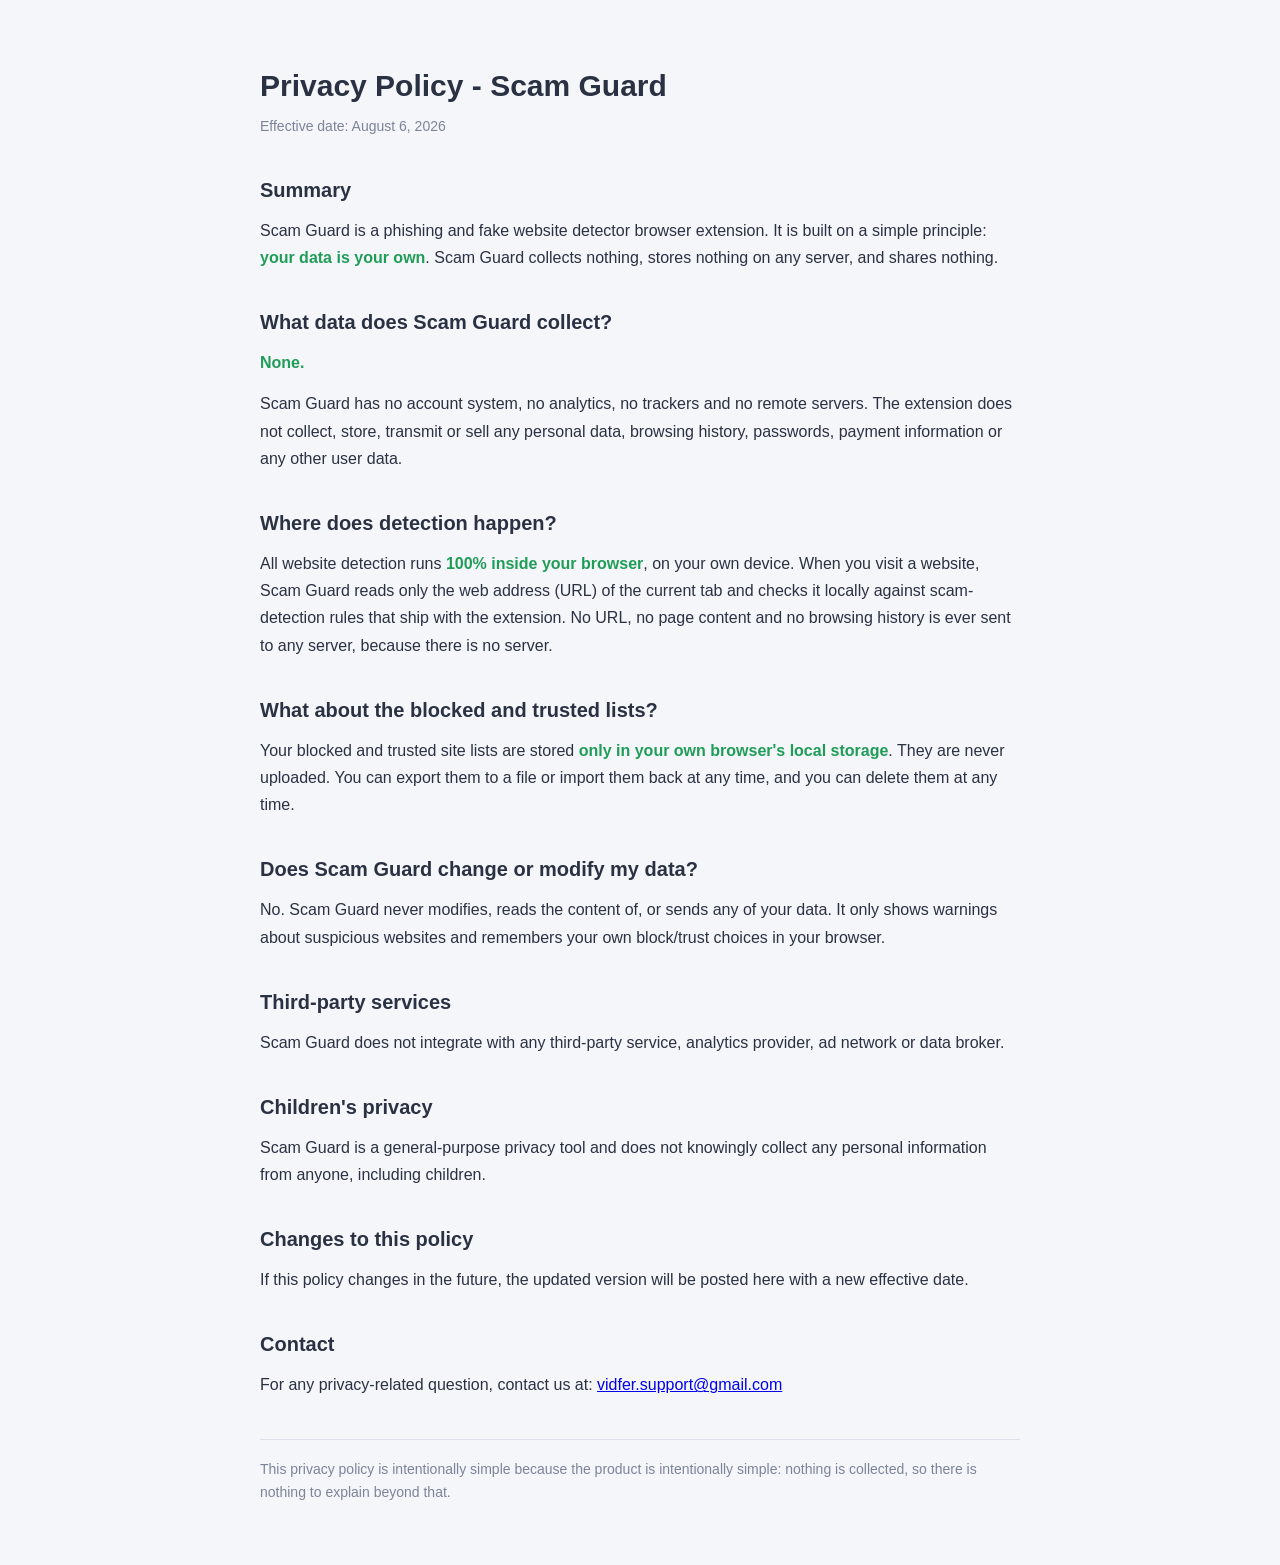
==== index.html @ f869d161 "Add privacy policy with support email and GitHub Pages entry page" ====
<!DOCTYPE html>
<html lang="en">
<head>
  <meta charset="UTF-8">
  <meta http-equiv="refresh" content="0; url=guides/listing-pack/privacy-policy.html">
  <title>Scam Guard</title>
</head>
<body>
  <p><a href="guides/listing-pack/privacy-policy.html">Scam Guard - Privacy Policy</a></p>
</body>
</html>
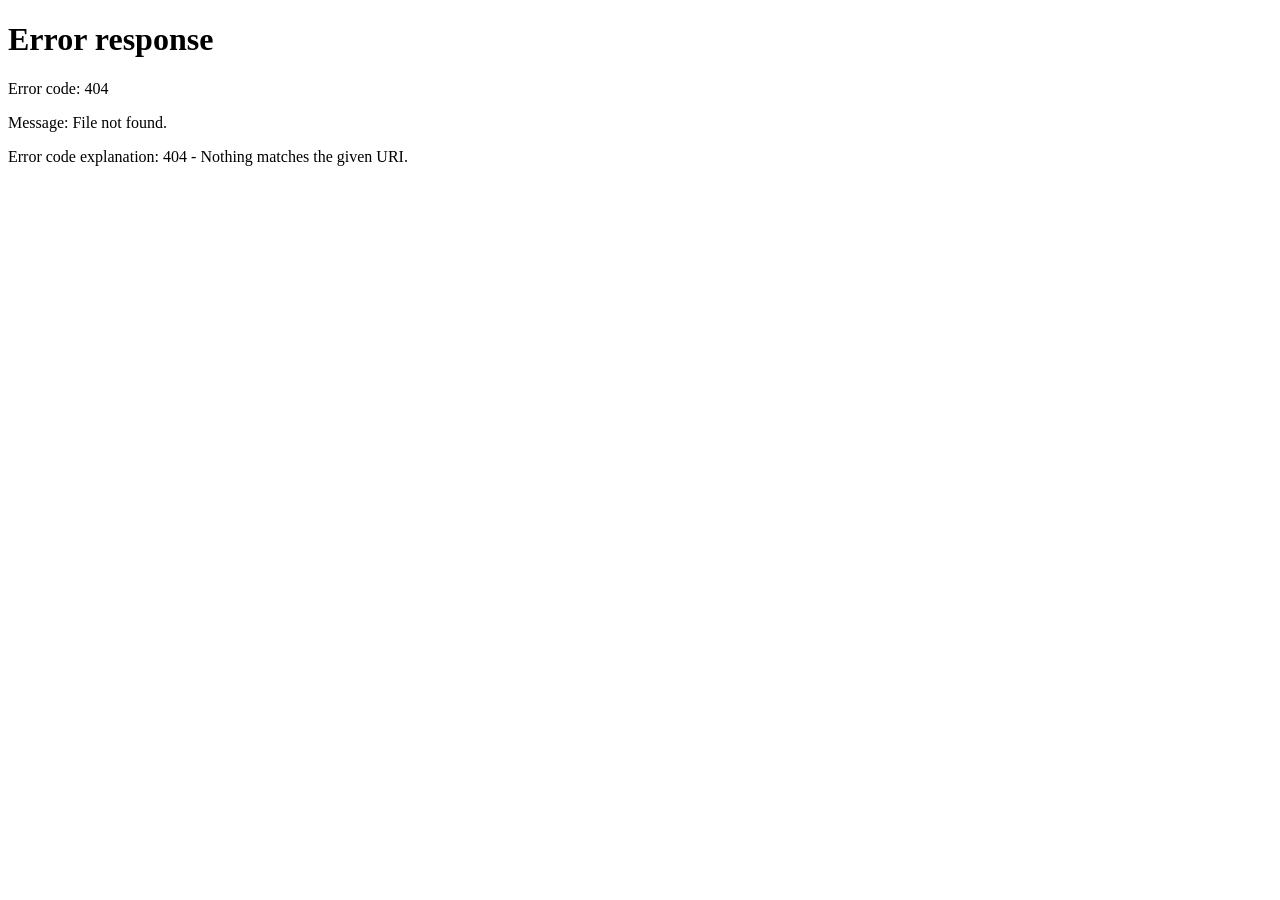
==== commit cfd970c4: "Deploy GitHub Pages via Actions workflow with clean privacy policy URL" ====
--- a/index.html
+++ b/index.html
@@ -2,10 +2,10 @@
 <html lang="en">
 <head>
   <meta charset="UTF-8">
-  <meta http-equiv="refresh" content="0; url=guides/listing-pack/privacy-policy.html">
+  <meta http-equiv="refresh" content="0; url=privacy-policy.html">
   <title>Scam Guard</title>
 </head>
 <body>
-  <p><a href="guides/listing-pack/privacy-policy.html">Scam Guard - Privacy Policy</a></p>
+  <p><a href="privacy-policy.html">Scam Guard - Privacy Policy</a></p>
 </body>
 </html>
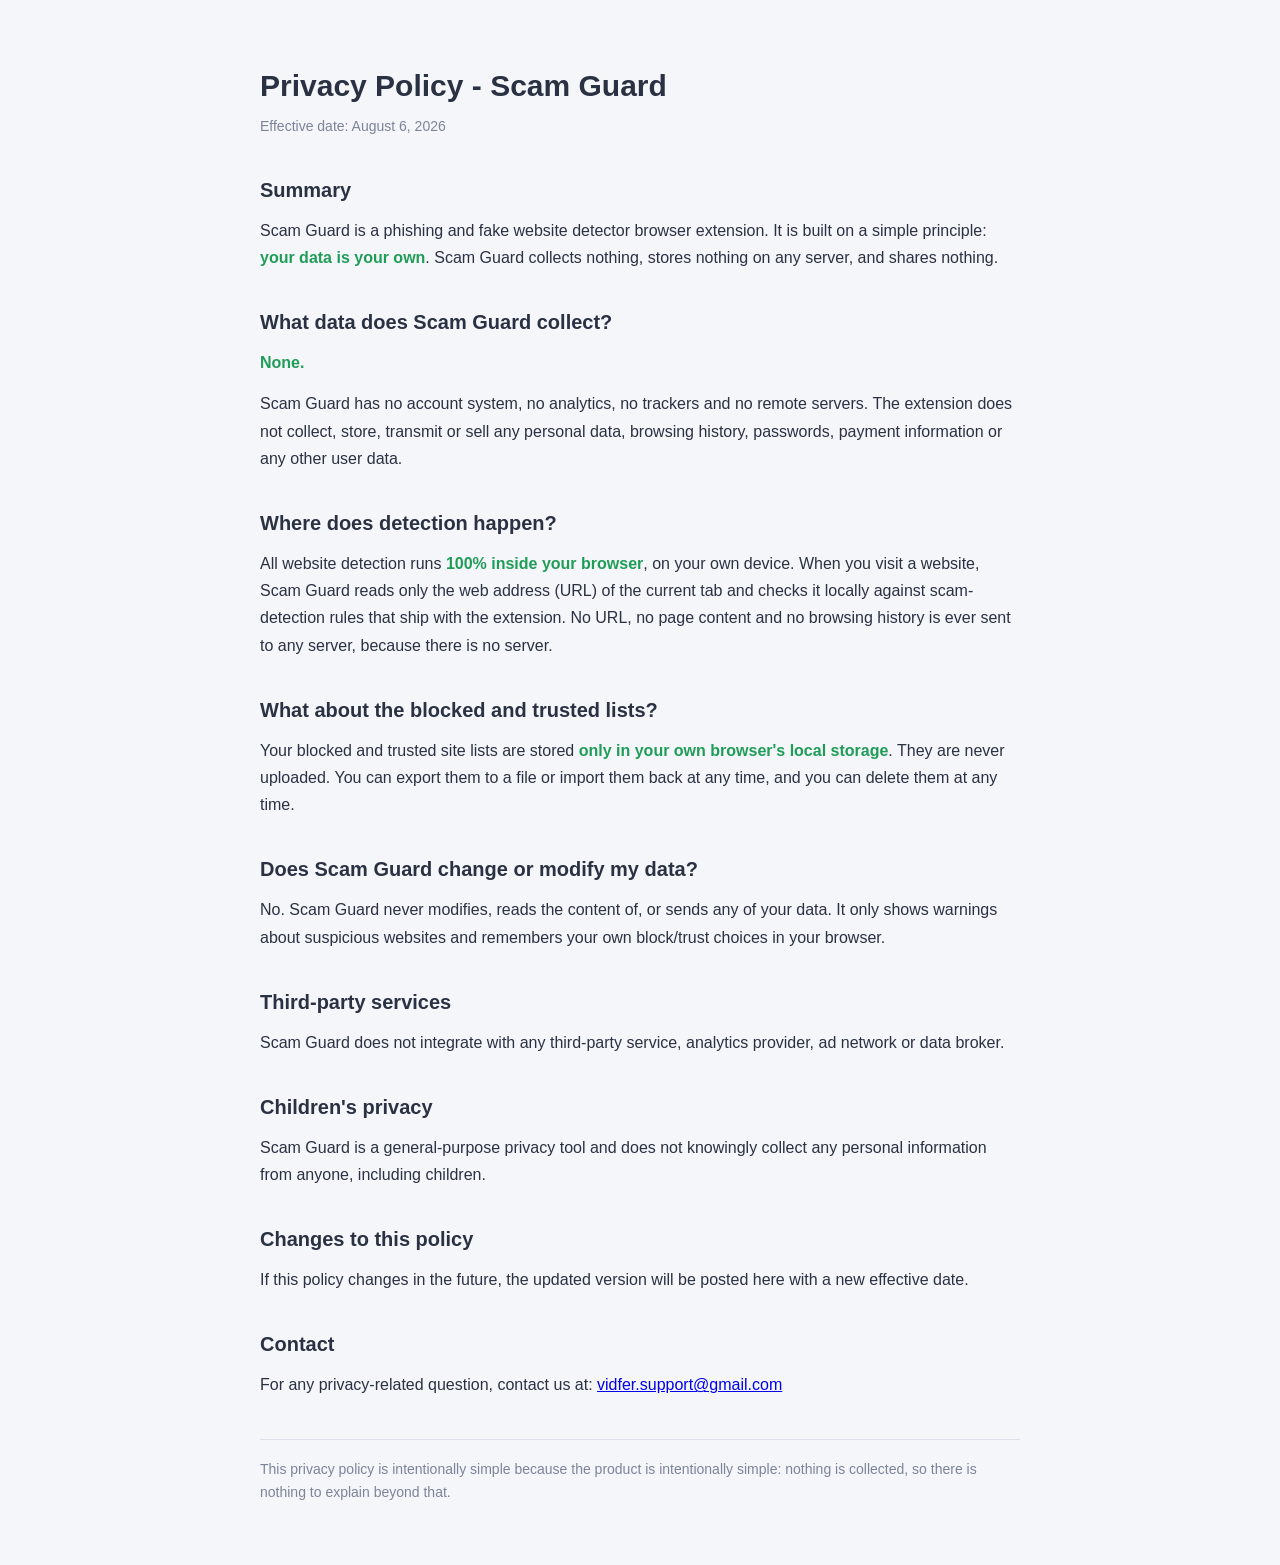
==== commit e131c165: "Enable GitHub Pages with .nojekyll (plain static hosting)" ====
--- a/index.html
+++ b/index.html
@@ -2,10 +2,10 @@
 <html lang="en">
 <head>
   <meta charset="UTF-8">
-  <meta http-equiv="refresh" content="0; url=privacy-policy.html">
+  <meta http-equiv="refresh" content="0; url=guides/listing-pack/privacy-policy.html">
   <title>Scam Guard</title>
 </head>
 <body>
-  <p><a href="privacy-policy.html">Scam Guard - Privacy Policy</a></p>
+  <p><a href="guides/listing-pack/privacy-policy.html">Scam Guard - Privacy Policy</a></p>
 </body>
 </html>
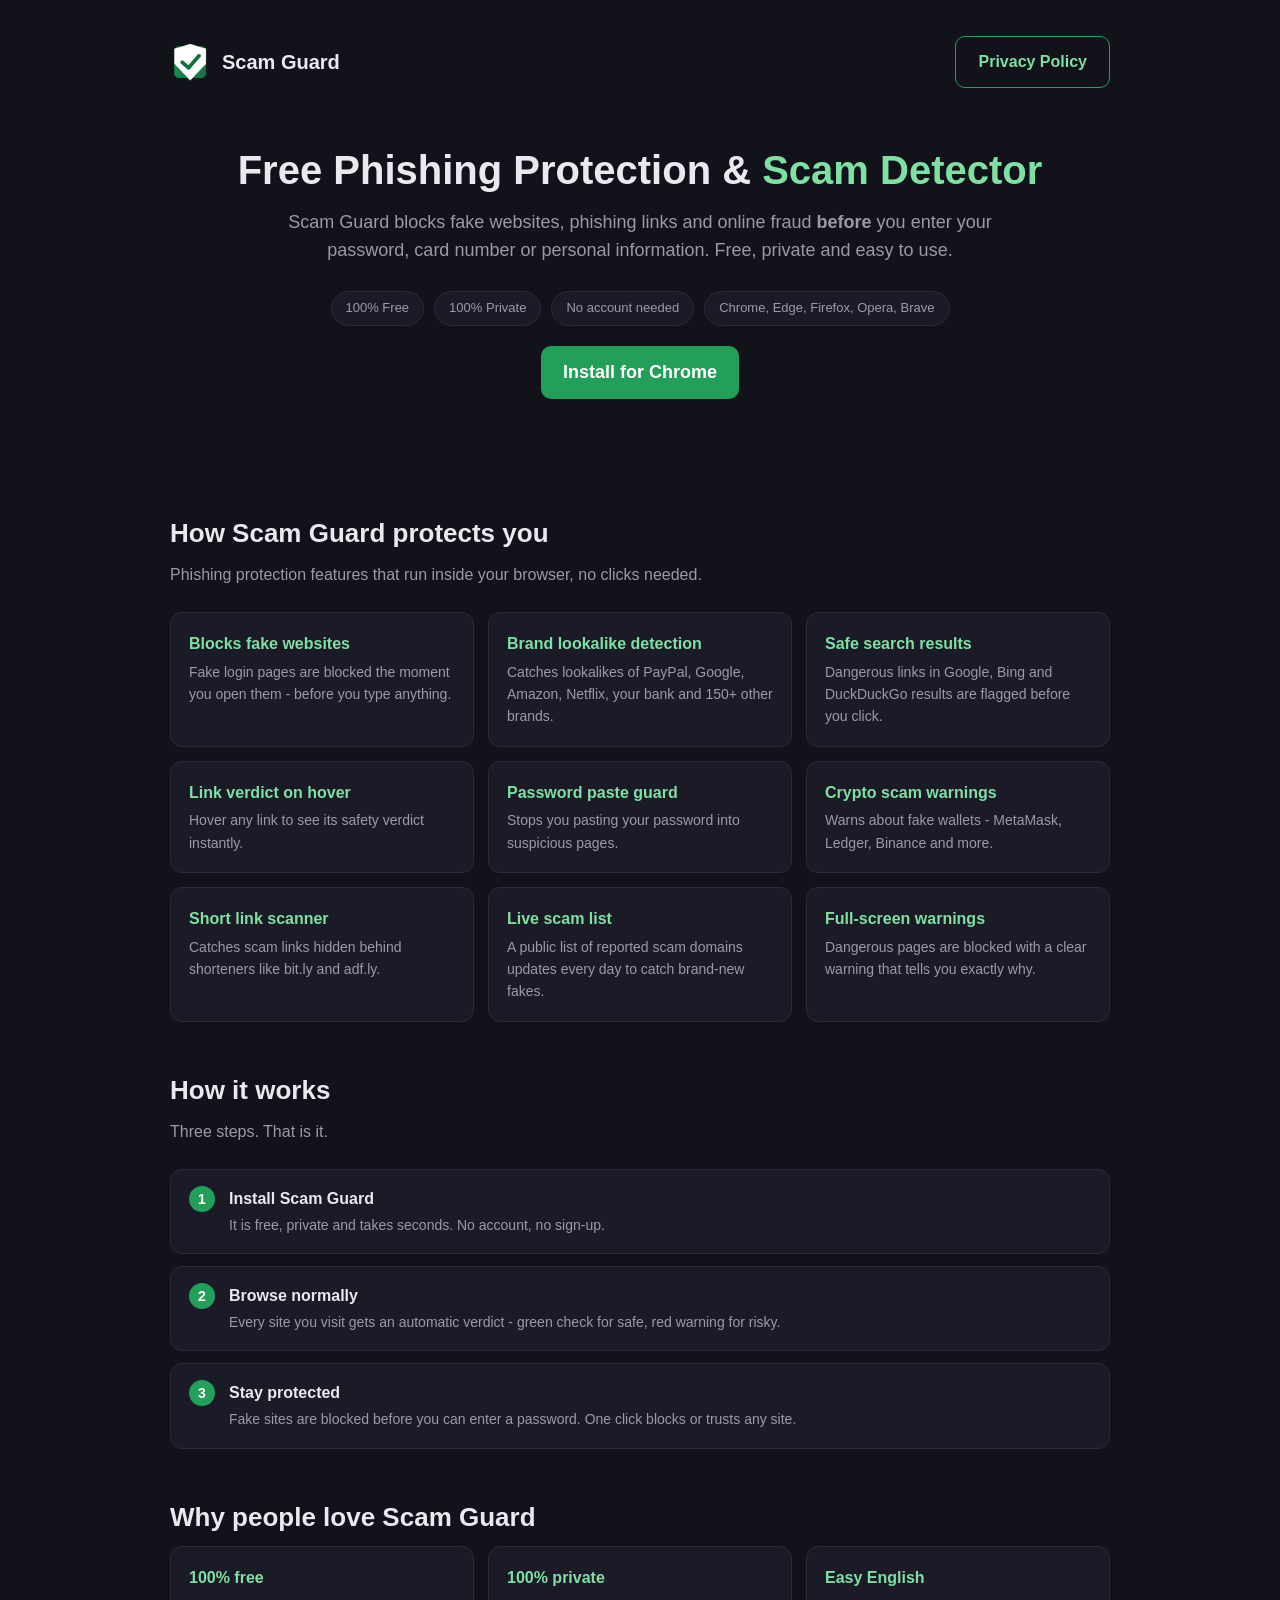
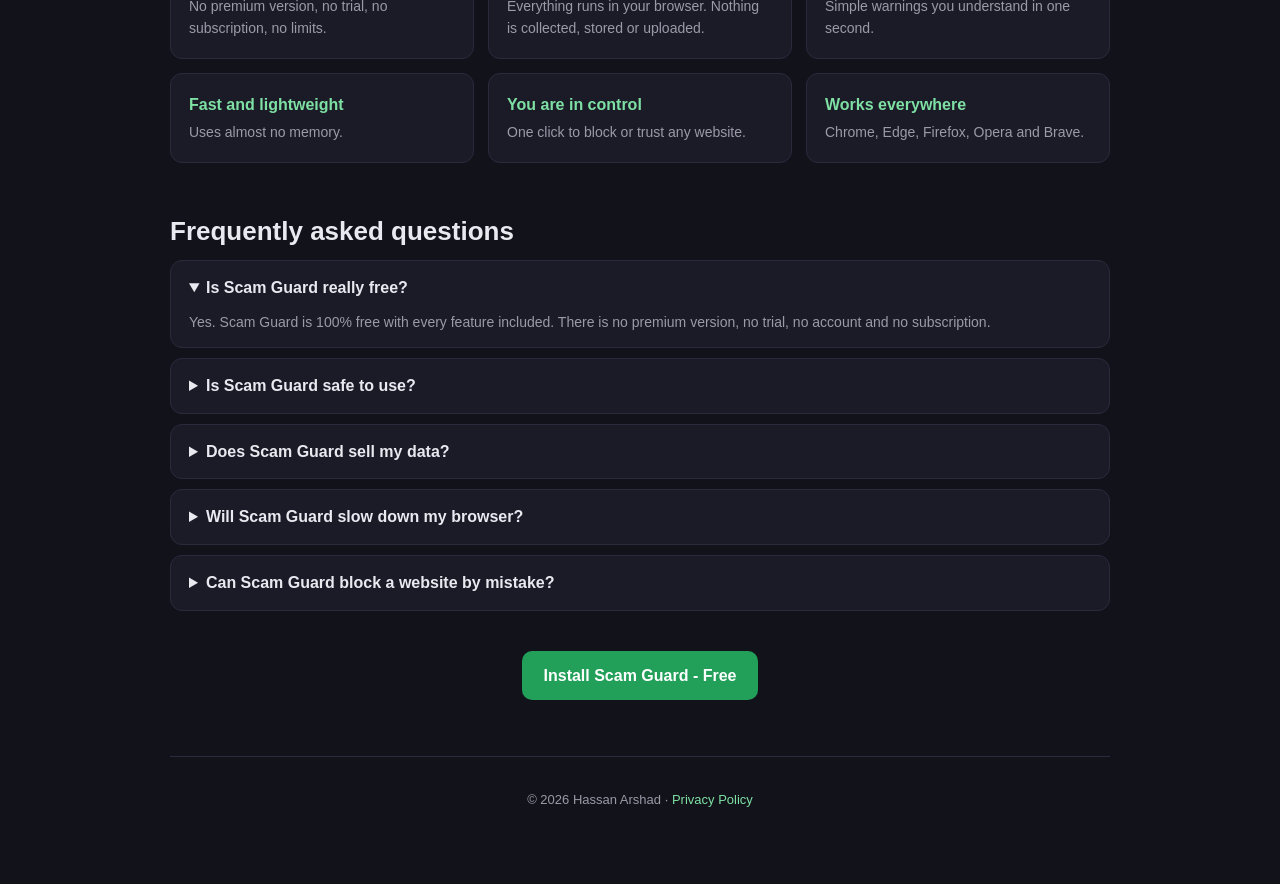
==== commit 043d39b3: "Add SEO landing page, sitemap, robots, Opera build variant and listing" ====
--- a/index.html
+++ b/index.html
@@ -2,10 +2,194 @@
 <html lang="en">
 <head>
   <meta charset="UTF-8">
-  <meta http-equiv="refresh" content="0; url=guides/listing-pack/privacy-policy.html">
-  <title>Scam Guard</title>
+  <meta name="viewport" content="width=device-width, initial-scale=1.0">
+  <title>Scam Guard - Free Phishing Protection &amp; Scam Detector for Chrome</title>
+  <meta name="description" content="Free phishing protection and scam detector extension. Blocks fake websites, phishing links and online fraud before you enter your password. Private, free and easy to use for Chrome, Edge, Firefox and Opera.">
+  <meta name="keywords" content="phishing protection, scam detector, fake website checker, phishing website checker, safe browsing, online fraud protection, suspicious link checker, internet security, scam website warning, website safety checker, password security, phishing extension, anti phishing, crypto scam protection">
+  <meta name="author" content="Hassan Arshad">
+  <meta name="robots" content="index, follow">
+  <link rel="canonical" href="https://hassanarshad115.github.io/scam-guard/">
+  <meta property="og:type" content="website">
+  <meta property="og:title" content="Scam Guard - Free Phishing Protection &amp; Scam Detector">
+  <meta property="og:description" content="Blocks fake websites, phishing links and online fraud before you enter your password. Free, private and easy to use.">
+  <meta property="og:url" content="https://hassanarshad115.github.io/scam-guard/">
+  <meta property="og:image" content="https://hassanarshad115.github.io/scam-guard/assets/store/promo-440x280.png">
+  <meta name="twitter:card" content="summary_large_image">
+  <meta name="twitter:title" content="Scam Guard - Free Phishing Protection &amp; Scam Detector">
+  <meta name="twitter:description" content="Blocks fake websites, phishing links and online fraud before you enter your password. Free, private and easy to use.">
+  <meta name="twitter:image" content="https://hassanarshad115.github.io/scam-guard/assets/store/promo-440x280.png">
+  <script type="application/ld+json">
+  {
+    "@context": "https://schema.org",
+    "@type": "SoftwareApplication",
+    "name": "Scam Guard - Phishing & Fake Website Detector",
+    "applicationCategory": "SecurityApplication",
+    "operatingSystem": "Chrome, Edge, Firefox, Opera, Brave",
+    "url": "https://hassanarshad115.github.io/scam-guard/",
+    "description": "Free phishing protection and scam detector. Blocks fake websites, dangerous links and online fraud before you enter your password, card number or personal information.",
+    "offers": { "@type": "Offer", "price": "0", "priceCurrency": "USD" },
+    "author": { "@type": "Person", "name": "Hassan Arshad" }
+  }
+  </script>
+  <script type="application/ld+json">
+  {
+    "@context": "https://schema.org",
+    "@type": "FAQPage",
+    "mainEntity": [
+      {
+        "@type": "Question",
+        "name": "Is Scam Guard really free?",
+        "acceptedAnswer": { "@type": "Answer", "text": "Yes. Scam Guard is 100% free with every feature included. There is no premium version, no trial, no account and no subscription." }
+      },
+      {
+        "@type": "Question",
+        "name": "Is Scam Guard safe to use?",
+        "acceptedAnswer": { "@type": "Answer", "text": "Yes. Scam Guard never collects or uploads your data. All detection runs inside your browser. The only download is a daily public list of scam domains - nothing personal is ever sent." }
+      },
+      {
+        "@type": "Question",
+        "name": "Does Scam Guard sell my data?",
+        "acceptedAnswer": { "@type": "Answer", "text": "No. There is no analytics, no trackers, no ad network and no data broker anywhere in the extension." }
+      },
+      {
+        "@type": "Question",
+        "name": "Will Scam Guard slow down my browser?",
+        "acceptedAnswer": { "@type": "Answer", "text": "No. Scam Guard is lightweight and uses almost no memory." }
+      },
+      {
+        "@type": "Question",
+        "name": "Can Scam Guard block a website by mistake?",
+        "acceptedAnswer": { "@type": "Answer", "text": "If a safe website is ever flagged, one click adds it to your Trusted Sites list and it will never be warned about again." }
+      }
+    ]
+  }
+  </script>
+  <style>
+    :root { --bg: #12121a; --card: #1b1b28; --line: #2a2a3d; --green: #7ee0a3; --green-d: #22a05a; --text: #e9e9f0; --muted: #9a9aa8; }
+    * { box-sizing: border-box; }
+    body { margin: 0; background: var(--bg); color: var(--text); font-family: -apple-system, BlinkMacSystemFont, "Segoe UI", Roboto, Arial, sans-serif; -webkit-font-smoothing: antialiased; line-height: 1.6; }
+    .wrap { max-width: 980px; margin: 0 auto; padding: 24px 20px 60px; }
+    header { display: flex; align-items: center; justify-content: space-between; gap: 16px; padding: 12px 0 28px; flex-wrap: wrap; }
+    .logo { display: flex; align-items: center; gap: 12px; font-size: 20px; font-weight: 700; }
+    .logo img { width: 40px; height: 40px; border-radius: 8px; }
+    .cta { display: inline-block; background: var(--green-d); color: #fff; text-decoration: none; font-weight: 600; padding: 12px 22px; border-radius: 10px; }
+    .cta:hover { filter: brightness(1.15); }
+    .cta.ghost { background: transparent; border: 1px solid var(--green-d); color: var(--green); }
+    .hero { text-align: center; padding: 30px 0 40px; }
+    .hero h1 { font-size: 40px; line-height: 1.2; margin: 0 0 14px; }
+    .hero h1 span { color: var(--green); }
+    .hero p { font-size: 18px; color: var(--muted); max-width: 720px; margin: 0 auto 26px; }
+    .badges { display: flex; gap: 10px; justify-content: center; flex-wrap: wrap; margin-bottom: 10px; }
+    .badge { background: var(--card); border: 1px solid var(--line); border-radius: 20px; padding: 6px 14px; font-size: 13px; color: var(--muted); }
+    h2 { font-size: 26px; margin: 48px 0 8px; }
+    .sub { color: var(--muted); margin: 0 0 24px; }
+    .grid { display: grid; grid-template-columns: repeat(auto-fit, minmax(280px, 1fr)); gap: 14px; }
+    .card { background: var(--card); border: 1px solid var(--line); border-radius: 12px; padding: 18px; }
+    .card strong { color: var(--green); display: block; margin-bottom: 4px; }
+    .card p { margin: 0; font-size: 14px; color: var(--muted); }
+    .steps { counter-reset: step; list-style: none; padding: 0; margin: 0; }
+    .steps li { background: var(--card); border: 1px solid var(--line); border-radius: 12px; padding: 16px 18px 16px 58px; position: relative; margin-bottom: 12px; }
+    .steps li::before { counter-increment: step; content: counter(step); position: absolute; left: 18px; top: 16px; width: 26px; height: 26px; background: var(--green-d); color: #fff; border-radius: 50%; display: flex; align-items: center; justify-content: center; font-weight: 700; font-size: 14px; }
+    .steps li strong { display: block; }
+    .steps li span { color: var(--muted); font-size: 14px; }
+    .faq details { background: var(--card); border: 1px solid var(--line); border-radius: 12px; padding: 14px 18px; margin-bottom: 10px; }
+    .faq summary { font-weight: 600; cursor: pointer; }
+    .faq p { color: var(--muted); font-size: 14px; margin: 10px 0 0; }
+    footer { margin-top: 56px; padding-top: 20px; border-top: 1px solid var(--line); text-align: center; color: var(--muted); font-size: 13px; }
+    footer a { color: var(--green); text-decoration: none; }
+    @media (max-width: 600px) { .hero h1 { font-size: 30px; } }
+  </style>
 </head>
 <body>
-  <p><a href="guides/listing-pack/privacy-policy.html">Scam Guard - Privacy Policy</a></p>
+  <div class="wrap">
+    <header>
+      <div class="logo">
+        <img src="assets/icons/icon128.png" alt="Scam Guard shield logo">
+        Scam Guard
+      </div>
+      <div>
+        <a class="cta ghost" href="guides/listing-pack/privacy-policy.html">Privacy Policy</a>
+      </div>
+    </header>
+
+    <section class="hero">
+      <h1>Free Phishing Protection &amp; <span>Scam Detector</span></h1>
+      <p>Scam Guard blocks fake websites, phishing links and online fraud <strong>before</strong> you enter your password, card number or personal information. Free, private and easy to use.</p>
+      <div class="badges">
+        <span class="badge">100% Free</span>
+        <span class="badge">100% Private</span>
+        <span class="badge">No account needed</span>
+        <span class="badge">Chrome, Edge, Firefox, Opera, Brave</span>
+      </div>
+      <!-- Store links: fill after each listing is approved and live -->
+      <p style="margin-top:20px">
+        <a class="cta" href="https://chrome.google.com/webstore/search/scam%20guard">Install for Chrome</a>
+      </p>
+    </section>
+
+    <h2>How Scam Guard protects you</h2>
+    <p class="sub">Phishing protection features that run inside your browser, no clicks needed.</p>
+    <div class="grid">
+      <div class="card"><strong>Blocks fake websites</strong><p>Fake login pages are blocked the moment you open them - before you type anything.</p></div>
+      <div class="card"><strong>Brand lookalike detection</strong><p>Catches lookalikes of PayPal, Google, Amazon, Netflix, your bank and 150+ other brands.</p></div>
+      <div class="card"><strong>Safe search results</strong><p>Dangerous links in Google, Bing and DuckDuckGo results are flagged before you click.</p></div>
+      <div class="card"><strong>Link verdict on hover</strong><p>Hover any link to see its safety verdict instantly.</p></div>
+      <div class="card"><strong>Password paste guard</strong><p>Stops you pasting your password into suspicious pages.</p></div>
+      <div class="card"><strong>Crypto scam warnings</strong><p>Warns about fake wallets - MetaMask, Ledger, Binance and more.</p></div>
+      <div class="card"><strong>Short link scanner</strong><p>Catches scam links hidden behind shorteners like bit.ly and adf.ly.</p></div>
+      <div class="card"><strong>Live scam list</strong><p>A public list of reported scam domains updates every day to catch brand-new fakes.</p></div>
+      <div class="card"><strong>Full-screen warnings</strong><p>Dangerous pages are blocked with a clear warning that tells you exactly why.</p></div>
+    </div>
+
+    <h2>How it works</h2>
+    <p class="sub">Three steps. That is it.</p>
+    <ol class="steps">
+      <li><strong>Install Scam Guard</strong><span>It is free, private and takes seconds. No account, no sign-up.</span></li>
+      <li><strong>Browse normally</strong><span>Every site you visit gets an automatic verdict - green check for safe, red warning for risky.</span></li>
+      <li><strong>Stay protected</strong><span>Fake sites are blocked before you can enter a password. One click blocks or trusts any site.</span></li>
+    </ol>
+
+    <h2>Why people love Scam Guard</h2>
+    <div class="grid">
+      <div class="card"><strong>100% free</strong><p>No premium version, no trial, no subscription, no limits.</p></div>
+      <div class="card"><strong>100% private</strong><p>Everything runs in your browser. Nothing is collected, stored or uploaded.</p></div>
+      <div class="card"><strong>Easy English</strong><p>Simple warnings you understand in one second.</p></div>
+      <div class="card"><strong>Fast and lightweight</strong><p>Uses almost no memory.</p></div>
+      <div class="card"><strong>You are in control</strong><p>One click to block or trust any website.</p></div>
+      <div class="card"><strong>Works everywhere</strong><p>Chrome, Edge, Firefox, Opera and Brave.</p></div>
+    </div>
+
+    <h2>Frequently asked questions</h2>
+    <div class="faq">
+      <details open>
+        <summary>Is Scam Guard really free?</summary>
+        <p>Yes. Scam Guard is 100% free with every feature included. There is no premium version, no trial, no account and no subscription.</p>
+      </details>
+      <details>
+        <summary>Is Scam Guard safe to use?</summary>
+        <p>Yes. Scam Guard never collects or uploads your data. All detection runs inside your browser. The only download is a daily public list of scam domains - nothing personal is ever sent.</p>
+      </details>
+      <details>
+        <summary>Does Scam Guard sell my data?</summary>
+        <p>No. There is no analytics, no trackers, no ad network and no data broker anywhere in the extension.</p>
+      </details>
+      <details>
+        <summary>Will Scam Guard slow down my browser?</summary>
+        <p>No. Scam Guard is lightweight and uses almost no memory.</p>
+      </details>
+      <details>
+        <summary>Can Scam Guard block a website by mistake?</summary>
+        <p>If a safe website is ever flagged, one click adds it to your Trusted Sites list and it will never be warned about again.</p>
+      </details>
+    </div>
+
+    <p style="text-align:center; margin-top:40px">
+      <a class="cta" href="https://chrome.google.com/webstore/search/scam%20guard">Install Scam Guard - Free</a>
+    </p>
+
+    <footer>
+      <p>&copy; 2026 Hassan Arshad &middot; <a href="guides/listing-pack/privacy-policy.html">Privacy Policy</a></p>
+    </footer>
+  </div>
 </body>
 </html>
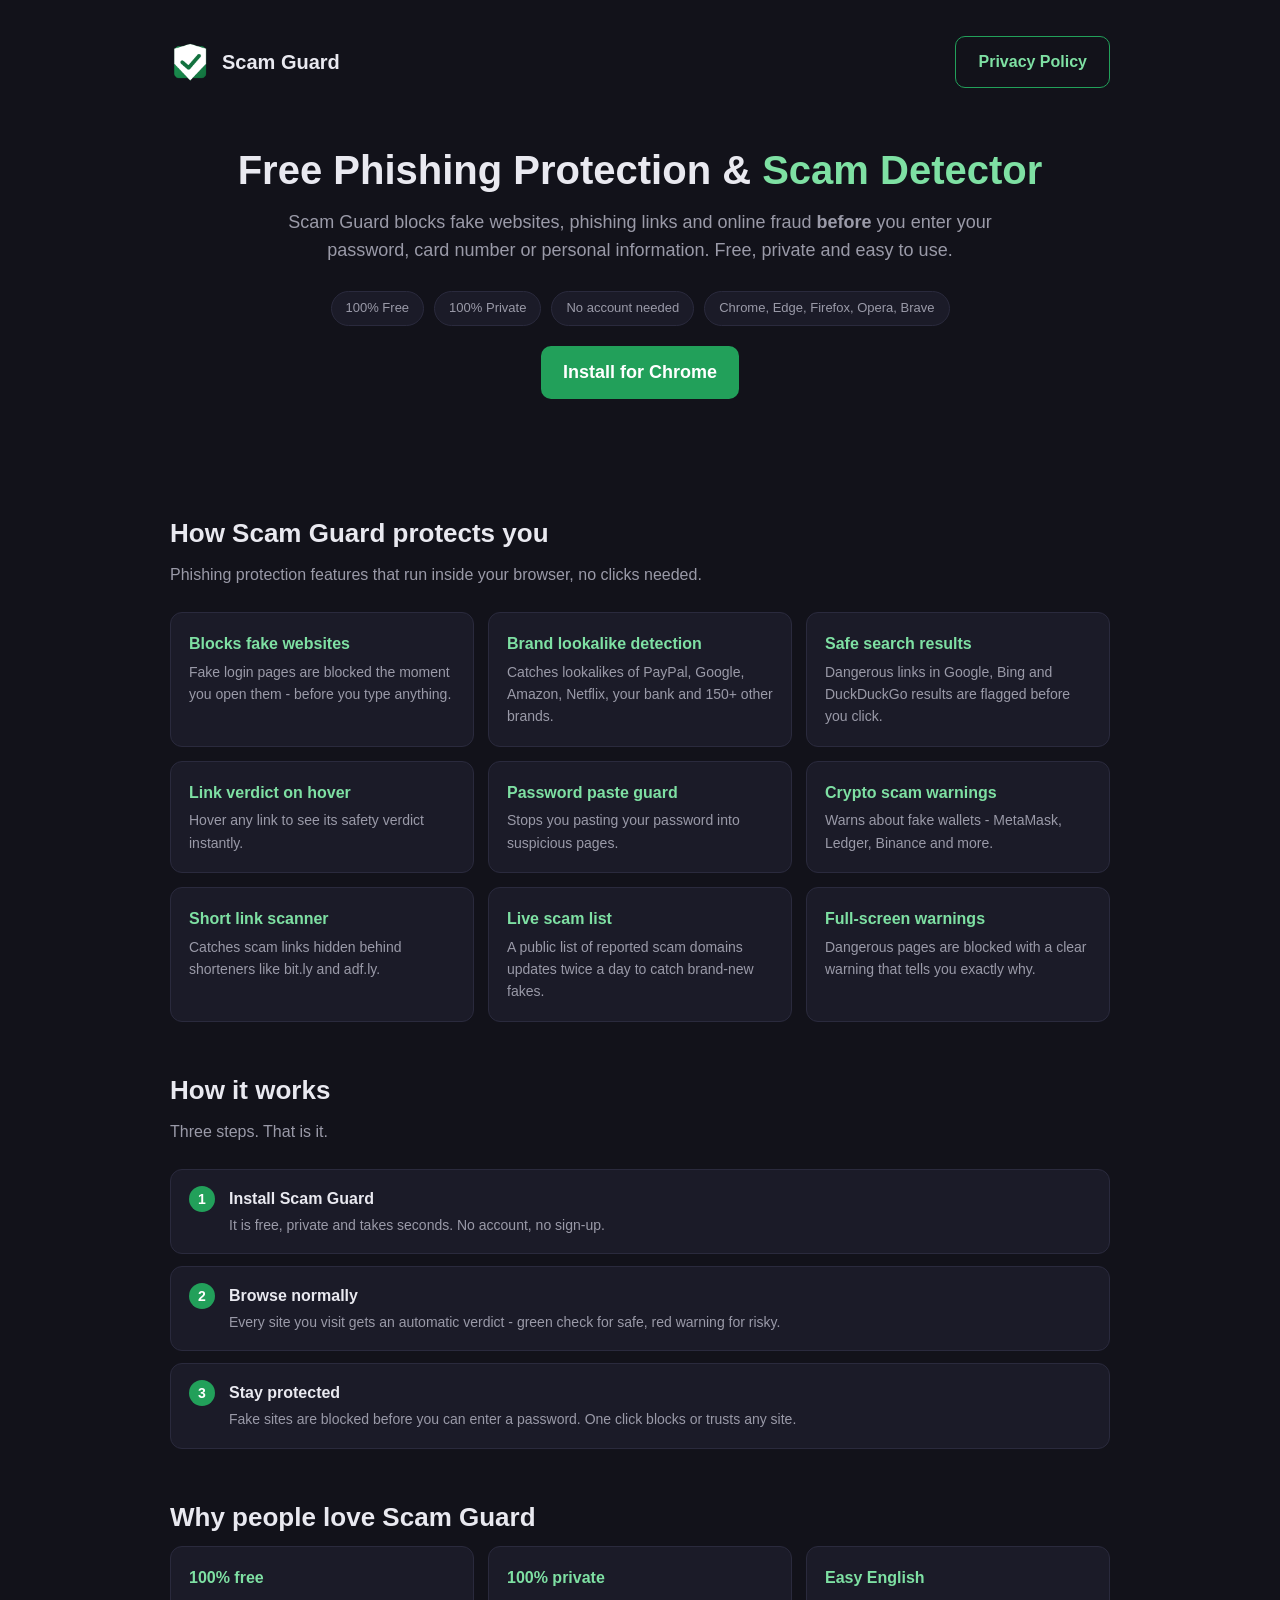
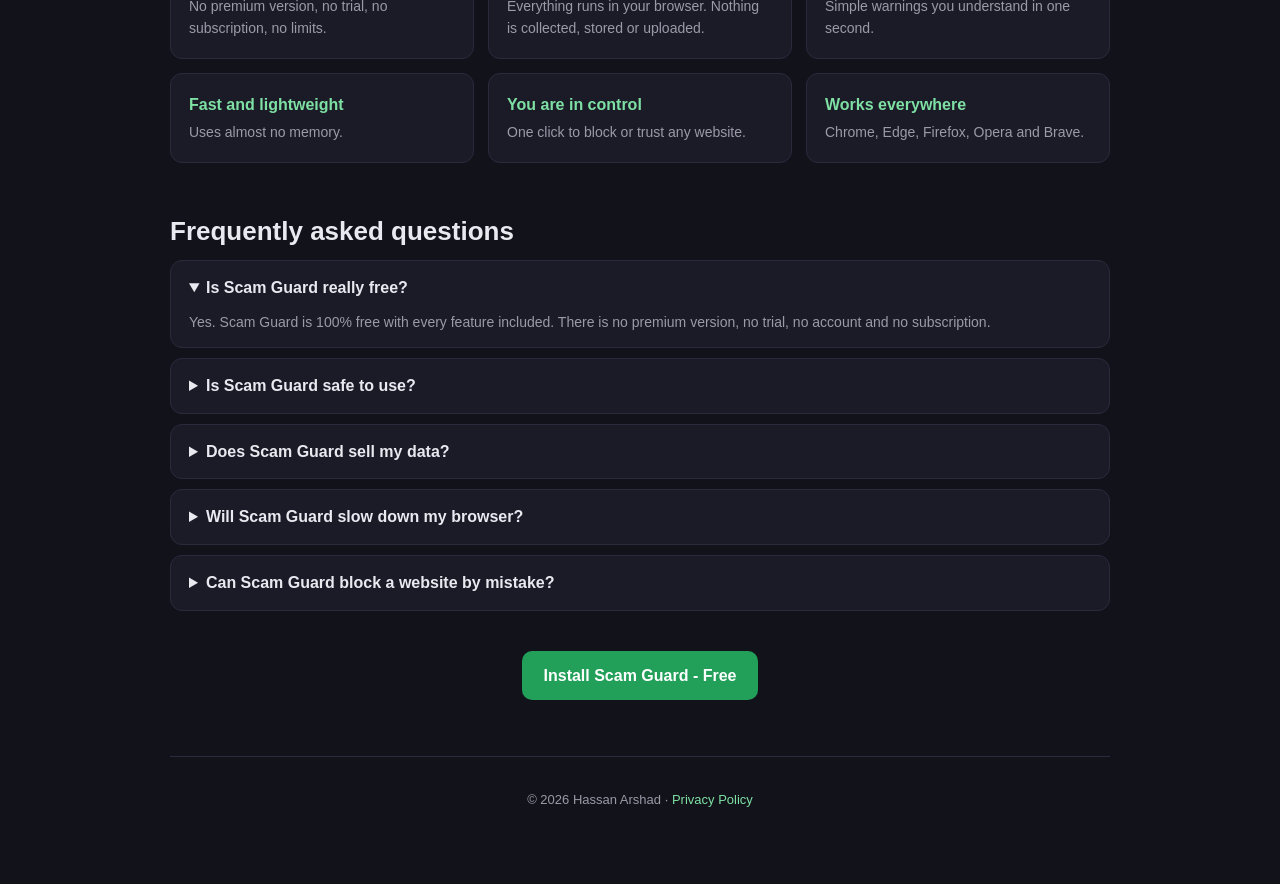
==== commit 0819beea: "release v1.0.2: fix false positives/negatives, cert.pl-only feed, privacy disclosure" ====
--- a/index.html
+++ b/index.html
@@ -8,6 +8,7 @@
   <meta name="keywords" content="phishing protection, scam detector, fake website checker, phishing website checker, safe browsing, online fraud protection, suspicious link checker, internet security, scam website warning, website safety checker, password security, phishing extension, anti phishing, crypto scam protection">
   <meta name="author" content="Hassan Arshad">
   <meta name="robots" content="index, follow">
+  <meta name="google-site-verification" content="NKh8FHAgc4MOT7Eia4ey7fFEWVFZRtJCaR4Xmxf_S6w" />
   <link rel="canonical" href="https://hassanarshad115.github.io/scam-guard/">
   <meta property="og:type" content="website">
   <meta property="og:title" content="Scam Guard - Free Phishing Protection &amp; Scam Detector">
@@ -44,7 +45,7 @@
       {
         "@type": "Question",
         "name": "Is Scam Guard safe to use?",
-        "acceptedAnswer": { "@type": "Answer", "text": "Yes. Scam Guard never collects or uploads your data. All detection runs inside your browser. The only download is a daily public list of scam domains - nothing personal is ever sent." }
+        "acceptedAnswer": { "@type": "Answer", "text": "Yes. Scam Guard never collects or uploads your data. Detection runs inside your browser and reads page links, forms and input fields locally. The only download is a public list of reported scam domains - nothing personal is ever sent, and you can turn the download off in settings." }
       },
       {
         "@type": "Question",
@@ -137,7 +138,7 @@
       <div class="card"><strong>Password paste guard</strong><p>Stops you pasting your password into suspicious pages.</p></div>
       <div class="card"><strong>Crypto scam warnings</strong><p>Warns about fake wallets - MetaMask, Ledger, Binance and more.</p></div>
       <div class="card"><strong>Short link scanner</strong><p>Catches scam links hidden behind shorteners like bit.ly and adf.ly.</p></div>
-      <div class="card"><strong>Live scam list</strong><p>A public list of reported scam domains updates every day to catch brand-new fakes.</p></div>
+      <div class="card"><strong>Live scam list</strong><p>A public list of reported scam domains updates twice a day to catch brand-new fakes.</p></div>
       <div class="card"><strong>Full-screen warnings</strong><p>Dangerous pages are blocked with a clear warning that tells you exactly why.</p></div>
     </div>
 
@@ -167,7 +168,7 @@
       </details>
       <details>
         <summary>Is Scam Guard safe to use?</summary>
-        <p>Yes. Scam Guard never collects or uploads your data. All detection runs inside your browser. The only download is a daily public list of scam domains - nothing personal is ever sent.</p>
+        <p>Yes. Scam Guard never collects or uploads your data. Detection runs inside your browser and reads page links, forms and input fields locally. The only download is a public list of reported scam domains - nothing personal is ever sent, and you can turn the download off in settings.</p>
       </details>
       <details>
         <summary>Does Scam Guard sell my data?</summary>
